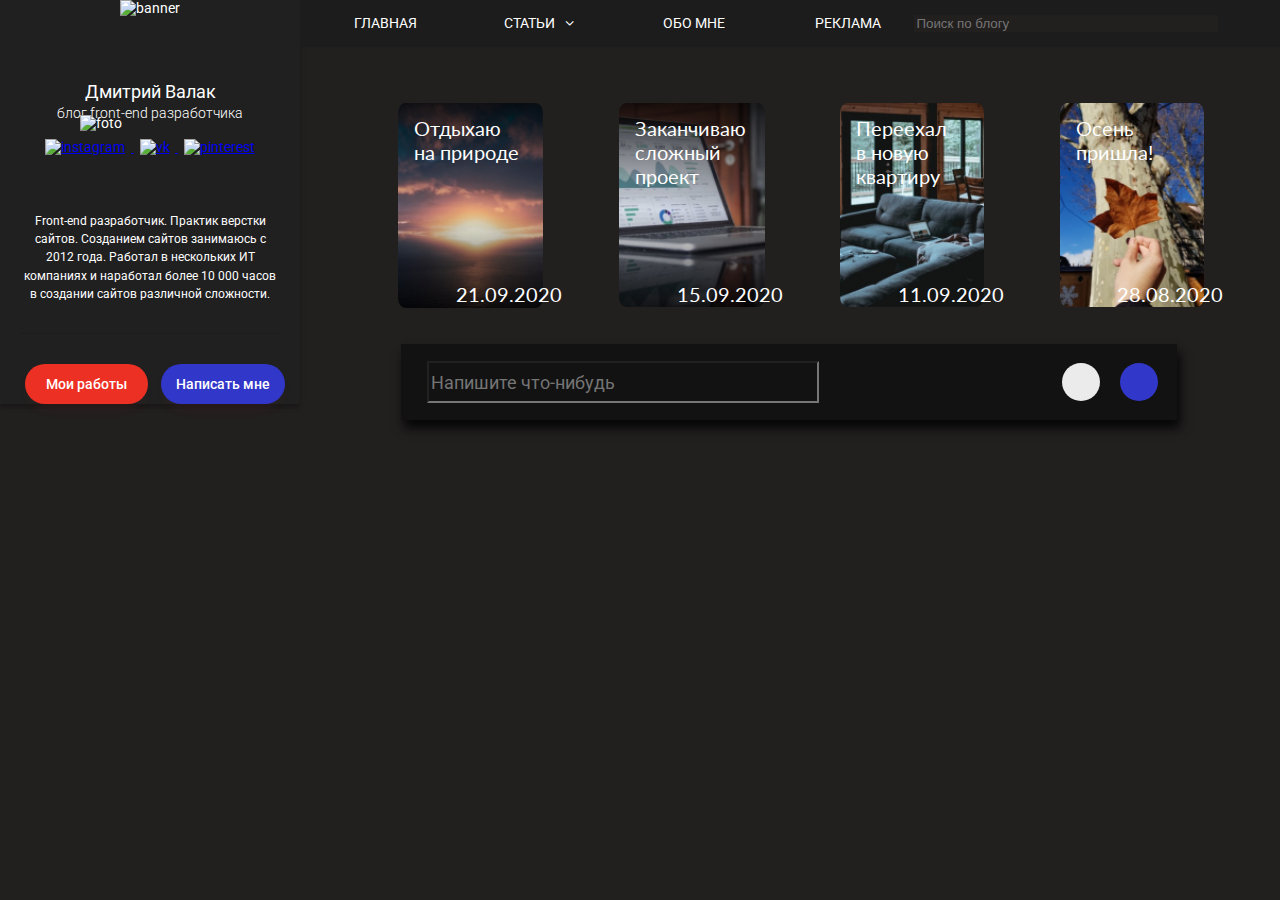
==== index.html @ 9c71b063 "feat: add stories" ====
<!DOCTYPE html>
<html lang="en">
  <head>
    <meta charset="UTF-8" />
    <meta http-equiv="X-UA-Compatible" content="IE=edge" />
    <meta name="viewport" content="width=device-width, initial-scale=1.0" />
    <link rel="stylesheet" href="./styles/normalize.css" />
    <link rel="preconnect" href="https://fonts.googleapis.com" />
    <link rel="preconnect" href="https://fonts.gstatic.com" crossorigin />
    <link
      href="https://fonts.googleapis.com/css2?family=Roboto:wght@300;400;500&display=swap"
      rel="stylesheet"
    />
    <link
      href="https://fonts.googleapis.com/css2?family=Lato&display=swap"
      rel="stylesheet"
    />
    <link
      rel="stylesheet"
      href="https://maxcdn.bootstrapcdn.com/font-awesome/4.5.0/css/font-awesome.min.css"
    />
    <link rel="stylesheet" href="./styles/style.css" />
    <title>Блог Дмитрия Валака></title>
  </head>
  <body>
    <div class="container">
      <!--Sidebar Daria 03/05/23-->
      <aside class="welcome">
        <div class="welcome__about-blogger">
          <div class="welcome__banner">
            <img src="assets/img/welcome-banner.png" alt="banner" />
          </div>
          <div class="welcome__foto">
            <img src="assets/img/welcome-foto.png" alt="foto" />
          </div>
          <div class="welcome__blogger">
            <p>Дмитрий Валак</p>
            <span> блог front-end разработчика </span>
            <div class="welcome__social-icons">
              <a href="/">
                <img src="assets/icon/main_instagram-svg.svg" alt="instagram" />
              </a>
              <a href="/">
                <img src="assets/icon/main-vk-svg.svg" alt="vk" />
              </a>
              <a href="/">
                <img src="assets/icon/main_pinterest.svg" alt="pinterest" />
              </a>
            </div>
            <div class="welcome__text">
              Front-end разработчик. Практик верстки сайтов. Созданием сайтов
              занимаюсь с 2012 года. Работал в нескольких ИТ компаниях и
              наработал более 10 000 часов в создании сайтов различной
              сложности.
            </div>
            <div class="line"></div>
            <div class="welcome__button">
              <button>Мои работы</button>
              <button>Написать мне</button>
            </div>
          </div>
        </div>
      </aside>
      <div class="main-content">
        <header class="header">
          <nav>
            <ul class="topmenu">
              <li><a href="/">Главная</a></li>
              <li>
                <a href="/" class="submenu-link">Статьи</a>
                <ul class="submenu">
                  <li><a href="/">Создание сайтов</a></li>
                  <li><a href="/">Интернет-маркетинг</a></li>
                  <li><a href="/">Продвижение видео</a></li>
                </ul>
              </li>
              <li><a href="/">Обо мне</a></li>
              <li><a href="/">Реклама</a></li>
              <li><a href="/">Профиль</a></li>
              <li>
                <input
                  type="text"
                  class="form-search"
                  name="search"
                  value
                  placeholder="Поиск по блогу"
                  autocomplete="off"
                />
              </li>
            </ul>
          </nav>
        </header>
        <main class="main">
          <section class="content-container">
            <!--Stories Ekaterina 04/05/23-->
            <section class="stories">
              <div class="stories__item">
                <div class="img-container">
                  <img src="./assets/images/story-1.jpg" alt="Закат" />
                </div>
                <span class="stories__text">Отдыхаю на природе</span>
                <span class="stories__text">21.09.2020</span>
              </div>
              <div class="stories__item">
                <div class="img-container">
                  <img src="./assets/images/story-2.jpg" alt="Закат" />
                </div>
                <span class="stories__text">Заканчиваю сложный проект</span>
                <span class="stories__text">15.09.2020</span>
              </div>
              <div class="stories__item">
                <div class="img-container">
                  <img src="./assets/images/story-3.jpg" alt="Закат" />
                </div>
                <span class="stories__text">Переехал в новую квартиру</span>
                <span class="stories__text">11.09.2020</span>
              </div>
              <div class="stories__item">
                <div class="img-container">
                  <img src="./assets/images/story-4.jpg" alt="Закат" />
                </div>
                <span class="stories__text">Осень пришла!</span>
                <span class="stories__text">28.08.2020</span>
              </div>
            </section>
            <!--Message Form Ekaterina 03/05/23-->
            <form class="message-form">
              <input
                type="text"
                class="message-form__input"
                placeholder="Напишите что-нибудь"
              />
              <div class="message-form__buttons">
                <button type="button" class="message-form__photo-button">
                  <object
                    data="./assets/images/photo-button.svg"
                    type="image/svg+xml"
                  ></object>
                </button>
                <button
                  type="submit"
                  class="message-form__send-button"
                  value=" "
                >
                  <object
                    data="./assets/images/send-button.svg"
                    type="image/svg+xml"
                  ></object>
                </button>
              </div>
            </form>
          </section>
        </main>
      </div>
    </div>
  </body>
</html>
---- styles/style.css ----
body {
    margin: 0;
    background: #221f1f;
}

.container {
    display: flex;
}

.welcome__about-blogger {
    box-shadow: 0px 4px 4px rgba(0, 0, 0, 0.25);
    max-width: 300px;
    width: 100%;
    font-family: 'Roboto', sans-serif;
    font-size: 14px;
    font-weight: 400;
    color: white;
    background-color: #202020;
    text-align: center;
}

.welcome__foto {
    position: absolute;
    left: 80px;
    top: 115px;
}

.welcome__blogger {
    margin-top: 4rem;
}

.welcome__blogger p {
    font-size: 1.1rem;
    line-height: 1.5rem;
    margin: 0;
    padding: 0;
}

.welcome__blogger span {
    font-weight: 300;
    line-height: 1.17rem;
    margin: 0;
    padding: 0;
}

.welcome__social-icons {
    margin: 1rem auto 3.6rem;
}

.welcome__social-icons img {
    margin: 0 0.35rem;
}

.welcome__social-icons img:hover {
    opacity: 0.8;
    transition: 0.5s all;
}

.welcome__text {
    padding: 0 1.428rem;
    text-align: center;
    font-size: 0.75rem;
    line-height: 1.13rem;
}

.line {
    max-width: 260px;
    width: 100%;
    height: 1px;
    background-color: #1C1C1C;
    margin: 30px auto;
    text-align: center;
}

.welcome__button {
    display: flex;
    justify-content: space-between;
    margin: 30px 15px 30px 25px;

}

.welcome__button button:first-child {
    background-color: #ED3024;
    color: white;
    box-shadow: 0px 7px 17px -10px rgba(242, 63, 63, 0.2);
    border-radius: 25px;
    padding: 12px 21px;
    border: none;
    font-family: 'Roboto', sans-serif;
    font-size: 0.85rem;
    font-weight: 500;
    line-height: 1rem;
    cursor: pointer;
}

.welcome__button button:last-child {
    background-color: #3137C9;
    color: white;
    box-shadow: 0px 7px 17px -10px rgba(242, 63, 63, 0.2);
    border-radius: 25px;
    padding: 12px 15px;
    border: none;
    font-family: 'Roboto', sans-serif;
    font-size: 0.85rem;
    font-weight: 500;
    line-height: 1rem;
    cursor: pointer;
}

.welcome__button button:hover, .message-form__send-button:hover {
    opacity: 0.8;
    transition: 0.5s all;
}

.main-content {
    max-width: calc(100vw - 300px);
}

header {
    background: #1c1c1c;
    text-align: center;
}

header a {
    text-decoration: none;
    outline: none;
    display: block;
    transition: .3s ease-in-out;
}
nav {
    display: table;
    margin: 0 auto;
}
nav ul {
    list-style: none;
    margin: 0;
    padding: 0;
}
.topmenu:after {
    content: "";
    display: table;
    clear: both;
}
.topmenu > li {
    width: 16%;
    float: left;
    position: relative;
    font-family: 'Roboto', sans-serif;
}
.topmenu > li > a {
    text-transform: uppercase;
    font-size: 14px;
    font-weight: 400;
    color: white;
    padding: 15px 30px;
}
.form-search {
    background-color: #221f1f;
    width: 300px;
    float: inline-end;
    margin: 15px;
    border: none;
}
.topmenu li a:hover {
    color: #3936e9; 
}

.submenu-link:after {
    content: "\f107";
    font-family: "FontAwesome";
    color: white;
    margin-left: 10px;
}
.submenu {
    background: #3936e9;
    position: absolute;
    left: 0;
    top: 100%;
    z-index: 5;
    width: 180px;
    opacity: 0;
    transform: scaleY(0);
    transform-origin: 0 0;
    transition: .5s ease-in-out;
}
.submenu a {
    color: white;
    text-align: left;
    padding: 12px 15px;
    font-size: 14px;
    border-bottom: 1px solid rgba(255,255,255,.1);
}
.submenu li:last-child a { 
    border-bottom: none; 
}

.topmenu > li:hover .submenu {
    opacity: 1;
    transform: scaleY(1);
}

.content-container {
    display: flex;
    justify-content: center;
    margin-top: 3.5rem;
    margin-left: 3rem;
    width: 90%;
    flex-wrap: wrap;
}

.stories {
    display: flex;
}

.stories__item {
    position: relative;
    margin: 0 50px 0 50px;
}

.img-container {
    width: 120%;
}

.stories__item img {
    border-radius: 5%;
    width: 100%;
}

.stories__text {
    position: absolute;
    color: white;
    font-family: 'Lato', sans-serif;
    font-weight: 400;
    font-size: 2.2vh;
}

.stories__item .stories__text:nth-child(2) {
    top: 0.8rem;
    left: 1rem;
}

.stories__item .stories__text:last-child {
    top: 14vw;
    left: 4.5vw;
}

.message-form {
    display: flex;
    align-items: center;
    justify-content: space-between;
    height: 8.5vh;
    width: 88%;
    background-color: #121212;
    box-shadow: 3px 8px 10px rgb(6, 6, 6);
    margin-top: 2rem;
}

.message-form__input {
    background-color: #121212;
    height: 4vh;
    width: 30vw;
    font-family: 'Roboto', sans-serif;
    font-weight: 400;
    font-size: 2vh;
    color: #D2D2D2;
    margin-left: 2vw;
}

.message-form__input:focus {
    outline: none;
}

.message-form__buttons {
    display: flex;
    justify-content: space-between;
    width: 7.5vw;
    margin-right: 1.5vw;
}

.message-form__photo-button, .message-form__send-button {
    border-radius: 50%;
    width: 3vw;
    height: 3vw;
    padding: 0;
    border: none;
}

.message-form__photo-button {
    background-color: #EBEBEB;
}

.message-form__send-button {
    background-color: #3137C9;
}
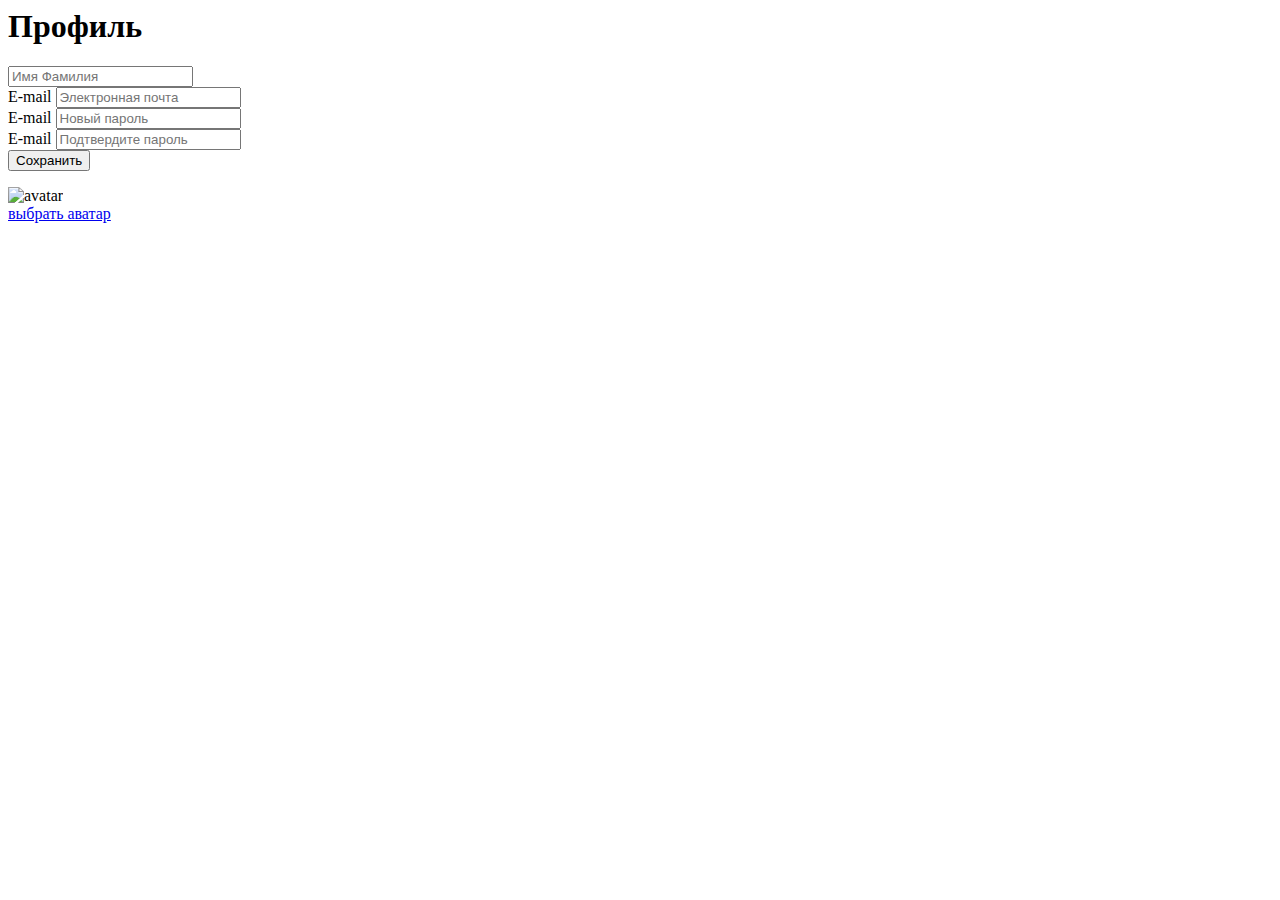
==== commit 96d9d386: "Форма профиля" ====
--- a/index.html
+++ b/index.html
@@ -1,157 +1,30 @@
-<!DOCTYPE html>
-<html lang="en">
-  <head>
-    <meta charset="UTF-8" />
-    <meta http-equiv="X-UA-Compatible" content="IE=edge" />
-    <meta name="viewport" content="width=device-width, initial-scale=1.0" />
-    <link rel="stylesheet" href="./styles/normalize.css" />
-    <link rel="preconnect" href="https://fonts.googleapis.com" />
-    <link rel="preconnect" href="https://fonts.gstatic.com" crossorigin />
-    <link
-      href="https://fonts.googleapis.com/css2?family=Roboto:wght@300;400;500&display=swap"
-      rel="stylesheet"
-    />
-    <link
-      href="https://fonts.googleapis.com/css2?family=Lato&display=swap"
-      rel="stylesheet"
-    />
-    <link
-      rel="stylesheet"
-      href="https://maxcdn.bootstrapcdn.com/font-awesome/4.5.0/css/font-awesome.min.css"
-    />
-    <link rel="stylesheet" href="./styles/style.css" />
-    <title>Блог Дмитрия Валака></title>
-  </head>
-  <body>
-    <div class="container">
-      <!--Sidebar Daria 03/05/23-->
-      <aside class="welcome">
-        <div class="welcome__about-blogger">
-          <div class="welcome__banner">
-            <img src="assets/img/welcome-banner.png" alt="banner" />
-          </div>
-          <div class="welcome__foto">
-            <img src="assets/img/welcome-foto.png" alt="foto" />
-          </div>
-          <div class="welcome__blogger">
-            <p>Дмитрий Валак</p>
-            <span> блог front-end разработчика </span>
-            <div class="welcome__social-icons">
-              <a href="/">
-                <img src="assets/icon/main_instagram-svg.svg" alt="instagram" />
-              </a>
-              <a href="/">
-                <img src="assets/icon/main-vk-svg.svg" alt="vk" />
-              </a>
-              <a href="/">
-                <img src="assets/icon/main_pinterest.svg" alt="pinterest" />
-              </a>
-            </div>
-            <div class="welcome__text">
-              Front-end разработчик. Практик верстки сайтов. Созданием сайтов
-              занимаюсь с 2012 года. Работал в нескольких ИТ компаниях и
-              наработал более 10 000 часов в создании сайтов различной
-              сложности.
-            </div>
-            <div class="line"></div>
-            <div class="welcome__button">
-              <button>Мои работы</button>
-              <button>Написать мне</button>
-            </div>
-          </div>
+<body>
+    <div class="form-wrap">
+        <h1>Профиль</h1>
+    </div>
+    <form method="post" action="form.php">
+        <div>
+            <label for="name"></label>
+            <input type="text" name="name" required value placeholder="Имя Фамилия">
         </div>
-      </aside>
-      <div class="main-content">
-        <header class="header">
-          <nav>
-            <ul class="topmenu">
-              <li><a href="/">Главная</a></li>
-              <li>
-                <a href="/" class="submenu-link">Статьи</a>
-                <ul class="submenu">
-                  <li><a href="/">Создание сайтов</a></li>
-                  <li><a href="/">Интернет-маркетинг</a></li>
-                  <li><a href="/">Продвижение видео</a></li>
-                </ul>
-              </li>
-              <li><a href="/">Обо мне</a></li>
-              <li><a href="/">Реклама</a></li>
-              <li><a href="/">Профиль</a></li>
-              <li>
-                <input
-                  type="text"
-                  class="form-search"
-                  name="search"
-                  value
-                  placeholder="Поиск по блогу"
-                  autocomplete="off"
-                />
-              </li>
-            </ul>
-          </nav>
-        </header>
-        <main class="main">
-          <section class="content-container">
-            <!--Stories Ekaterina 04/05/23-->
-            <section class="stories">
-              <div class="stories__item">
-                <div class="img-container">
-                  <img src="./assets/images/story-1.jpg" alt="Закат" />
-                </div>
-                <span class="stories__text">Отдыхаю на природе</span>
-                <span class="stories__text">21.09.2020</span>
-              </div>
-              <div class="stories__item">
-                <div class="img-container">
-                  <img src="./assets/images/story-2.jpg" alt="Закат" />
-                </div>
-                <span class="stories__text">Заканчиваю сложный проект</span>
-                <span class="stories__text">15.09.2020</span>
-              </div>
-              <div class="stories__item">
-                <div class="img-container">
-                  <img src="./assets/images/story-3.jpg" alt="Закат" />
-                </div>
-                <span class="stories__text">Переехал в новую квартиру</span>
-                <span class="stories__text">11.09.2020</span>
-              </div>
-              <div class="stories__item">
-                <div class="img-container">
-                  <img src="./assets/images/story-4.jpg" alt="Закат" />
-                </div>
-                <span class="stories__text">Осень пришла!</span>
-                <span class="stories__text">28.08.2020</span>
-              </div>
-            </section>
-            <!--Message Form Ekaterina 03/05/23-->
-            <form class="message-form">
-              <input
-                type="text"
-                class="message-form__input"
-                placeholder="Напишите что-нибудь"
-              />
-              <div class="message-form__buttons">
-                <button type="button" class="message-form__photo-button">
-                  <object
-                    data="./assets/images/photo-button.svg"
-                    type="image/svg+xml"
-                  ></object>
-                </button>
-                <button
-                  type="submit"
-                  class="message-form__send-button"
-                  value=" "
-                >
-                  <object
-                    data="./assets/images/send-button.svg"
-                    type="image/svg+xml"
-                  ></object>
-                </button>
-              </div>
-            </form>
-          </section>
-        </main>
-      </div>
+        <div>
+            <label for="email">E-mail</label>
+            <input type="email" name="email" required value placeholder="Электронная почта">
+        </div>
+        <div>
+            <label for="password">E-mail</label>
+            <input type="password" name="password" required value placeholder="Новый пароль">
+        </div>
+        <div>
+            <label for="confirm-password">E-mail</label>
+            <input type="confirm-password" name="confirm-password" required value placeholder="Подтвердите пароль">
+        </div>
+        <button type="submit">Сохранить</button>
+
+    </form>
+    <div class="avatar">
+        <img src="/IG/week10/avatar.png" alt="avatar">
     </div>
-  </body>
-</html>
+    <a class="choose" href="/avatar">выбрать аватар</a>
+
+</body>
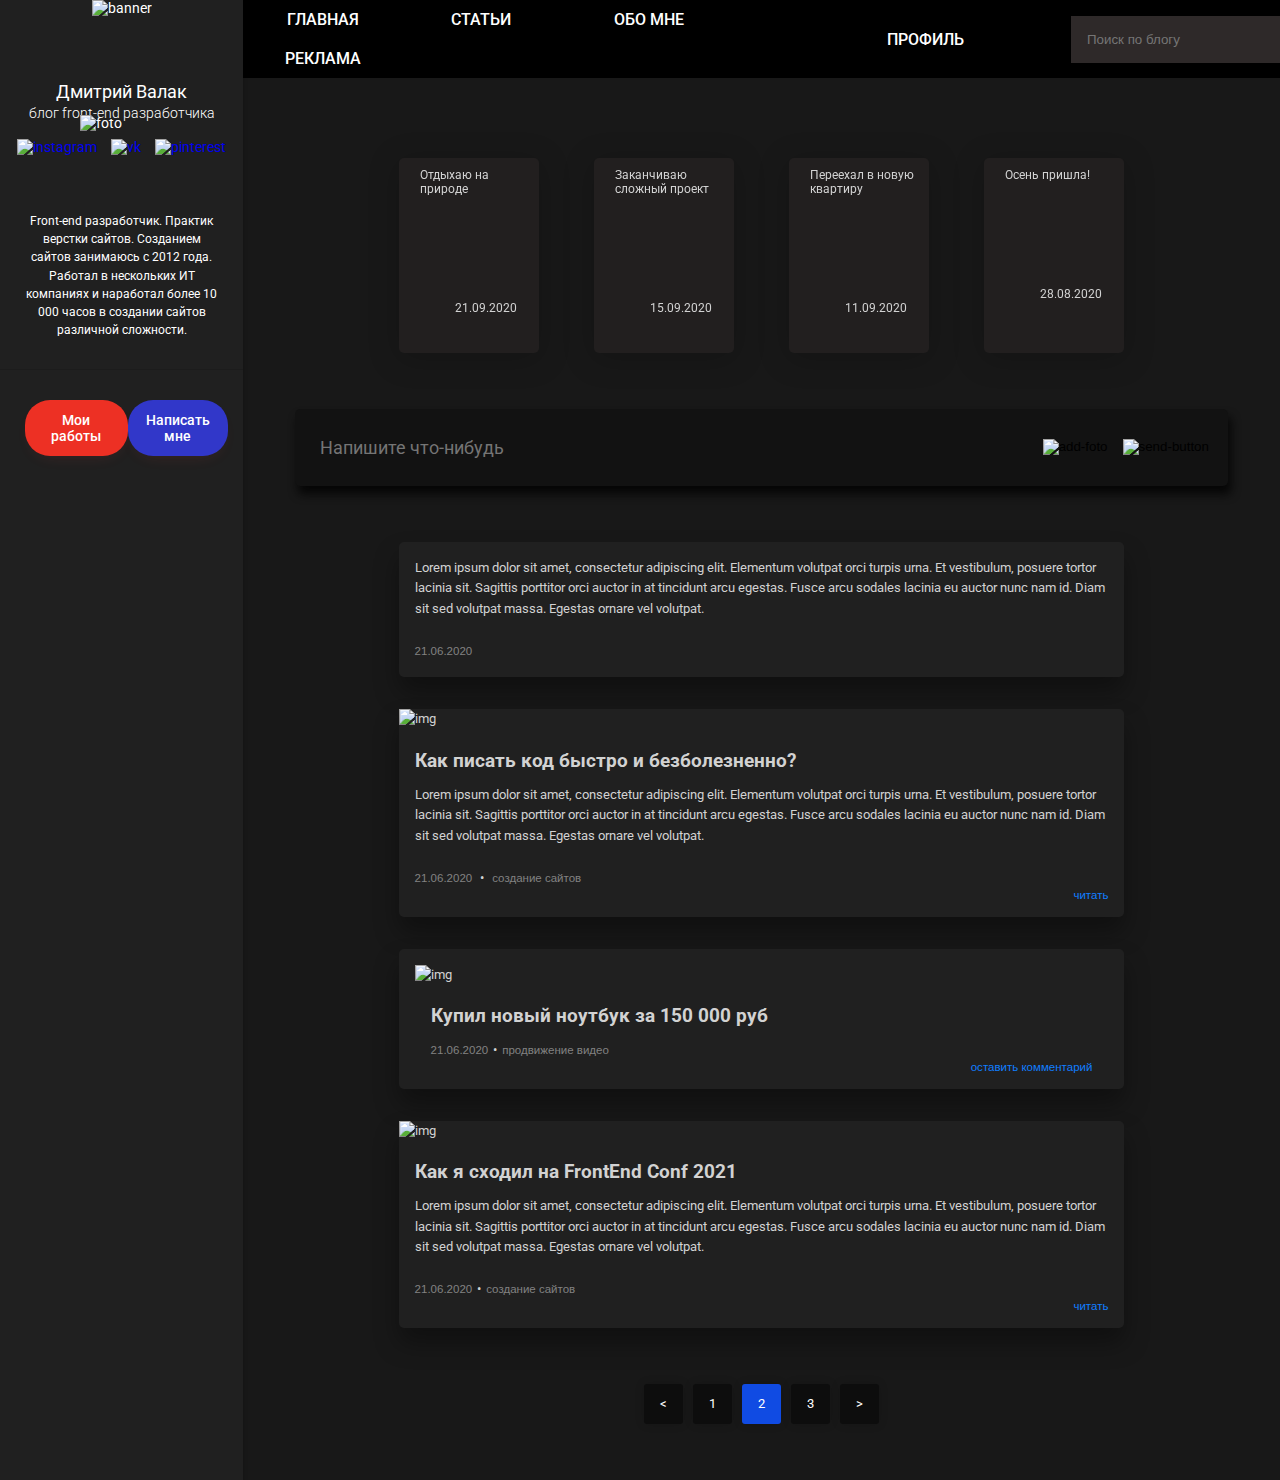
==== commit 6f21a8eb: "Merge pull request #16 from Yakiyanka1/dev" ====
--- a/index.html
+++ b/index.html
@@ -1,30 +1,251 @@
+<!DOCTYPE html>
+<html lang="en">
+
+<head>
+    <meta charset="UTF-8" />
+    <meta http-equiv="X-UA-Compatible" content="IE=edge" />
+    <meta name="viewport" content="width=device-width, initial-scale=1.0" />
+    <link rel="stylesheet" href="./styles/normalize.css" />
+    <link rel="preconnect" href="https://fonts.googleapis.com" />
+    <link rel="preconnect" href="https://fonts.gstatic.com" crossorigin />
+    <link href="https://fonts.googleapis.com/css2?family=Roboto:wght@300;400;500&display=swap" rel="stylesheet" />
+    <link rel="stylesheet" href="/styles/font-awesome-4.7.0/css/font-awesome.min.css" />
+    <link rel="stylesheet" href="./styles/style.css" />
+    <title>Блог Дмитрия Валака></title>
+</head>
+
 <body>
-    <div class="form-wrap">
-        <h1>Профиль</h1>
+    <div class="container">
+        <!--Sidebar Daria 03/05/22-->
+        <aside class="welcome">
+            <div class="welcome__about-blogger">
+                <div class="welcome__banner">
+                    <img src="assets/img/welcome-banner.png" alt="banner" />
+                </div>
+                <div class="welcome__foto">
+                    <img src="assets/img/welcome-foto.png" alt="foto" />
+                </div>
+                <div class="welcome__blogger">
+                    <p>Дмитрий Валак</p>
+                    <span> блог front-end разработчика </span>
+                    <div class="welcome__social-icons">
+                        <a href="/">
+                            <img src="assets/icon/main_instagram-svg.svg" alt="instagram" />
+                        </a>
+                        <a href="/">
+                            <img src="assets/icon/main-vk-svg.svg" alt="vk" />
+                        </a>
+                        <a href="/">
+                            <img src="assets/icon/main_pinterest.svg" alt="pinterest" />
+                        </a>
+                    </div>
+                    <div class="welcome__text">
+                        Front-end разработчик. Практик верстки сайтов. Созданием сайтов
+                        занимаюсь с 2012 года. Работал в нескольких ИТ компаниях и
+                        наработал более 10 000 часов в создании сайтов различной
+                        сложности.
+                    </div>
+                    <div class="line"></div>
+                    <div class="welcome__button">
+                        <button>Мои работы</button>
+                        <button>Написать мне</button>
+                    </div>
+                </div>
+            </div>
+        </aside>
+        <div class="main-content">
+            <header class="header">
+                <div class="menu">
+                    <div class="left">
+                        <nav class="one">
+                            <ul class="topmenu">
+                                <li><a href="#">ГЛАВНАЯ</a></li>
+                                <li>
+                                    <a href="#">СТАТЬИ<i class="fa fa-angle-down"></i></a>
+                                    <ul class="submenu">
+                                        <li><a href="">Создание сайтов</a></li>
+                                        <li><a href="">Интернет маркетинг</a></li>
+                                        <li><a href="">Продвижение видео</a></li>
+                                    </ul>
+                                </li>
+                                <li><a href="#">ОБО МНЕ</a></li>
+                                <li><a href="#">РЕКЛАМА</a></li>
+                            </ul>
+                        </nav>
+                    </div>
+                    <div class="right">
+                        <div class="profile"><a href="/mainprofile.html">ПРОФИЛЬ</a></div>
+                        <div class=" searh">
+                            <input type="text" class="searh-form" value placeholder="Поиск по блогу" />
+                        </div>
+                    </div>
+                </div>
+                <nav class="mobile-nav">
+                    <div class="nav-container">
+                        <input class="checkbox" type="checkbox" />
+                        <div class="hamburger-lines">
+                            <span class="hamburger_line line1"></span>
+                            <span class="hamburger_line line2"></span>
+                            <span class="hamburger_line line3"></span>
+                        </div>
+                        <input type="text" class="form-search" name="search" value placeholder="Поиск по блогу"
+                            autocomplete="off" />
+                        <div class="menu-items">
+                            <div class="menu-items__banner">
+                                <img src="assets/images/mobile-banner.png" alt="banner" />
+                            </div>
+                            <div class="menu-items__photo">
+                                <img src="assets/images/mobile-avatar.png" alt="foto" />
+                            </div>
+                            <div class="menu-items__text">
+                                <p>Дмитрий Валак</p>
+                                <span> блог front-end разработчика </span>
+                            </div>
+                            <div class="menu-items__line"></div>
+                            <ul class="menu-items__list">
+                                <li>
+                                    <a href="#">Статьи</a>
+                                    <ul>
+                                        <li><a href="/">Создание сайтов</a></li>
+                                        <li><a href="/">Интернет-маркетинг</a></li>
+                                        <li><a href="/">Продвижение видео</a></li>
+                                    </ul>
+                                </li>
+                                <li><a href="#">Обо мне</a></li>
+                                <li><a href="#">Реклама</a></li>
+                                <li><a href="/mainprofile.html">Профиль</a></li>
+                            </ul>
+                            <div class="welcome__button">
+                                <button>Мои работы</button>
+                                <button>Написать мне</button>
+                            </div>
+                        </div>
+                    </div>
+                </nav>
+            </header>
+            <main class="main">
+                <section class="stories">
+                    <div class="stories-block">
+                        <div class="stories-block__widget">
+                            <p>Отдыхаю на природе</p>
+                            <p>21.09.2020</p>
+                        </div>
+                        <div class="stories-block__widget">
+                            <p>Заканчиваю сложный проект</p>
+                            <p>15.09.2020</p>
+                        </div>
+                        <div class="stories-block__widget">
+                            <p>Переехал в новую квартиру</p>
+                            <p>11.09.2020</p>
+                        </div>
+                        <div class="stories-block__widget">
+                            <p>Осень пришла!</p>
+                            <p>28.08.2020</p>
+                        </div>
+                    </div>
+                </section>
+                <section class="content-container">
+                    <!--Message Form Ekaterina 03/05/22-->
+                    <form class="message-form" method="post">
+                        <input type="text" class="message-form__input" placeholder="Напишите что-нибудь" />
+                        <div class="message-form__buttons">
+                            <button type="button" class="message-form__photo-button">
+                                <img src="./assets/images/photo-button.svg" alt="add-foto" />
+                            </button>
+                            <button type="submit" class="message-form__send-button" value=" ">
+                                <img src="./assets/images/send-button.svg" alt="send-button" />
+                            </button>
+                        </div>
+                    </form>
+                </section>
+                <section class="main-text">
+                    <div class="main-text__articles">
+                        <div class="articles__elim-1">
+                            <div class="main-text__text">
+                                <p>
+                                    Lorem ipsum dolor sit amet, consectetur adipiscing elit.
+                                    Elementum volutpat orci turpis urna. Et vestibulum, posuere
+                                    tortor lacinia sit. Sagittis porttitor orci auctor in at
+                                    tincidunt arcu egestas. Fusce arcu sodales lacinia eu auctor
+                                    nunc nam id. Diam sit sed volutpat massa. Egestas ornare vel
+                                    volutpat.
+                                </p>
+                                <time datetime="2020-06-21">21.06.2020</time>
+                            </div>
+                        </div>
+
+                        <div class="articles__elim-2">
+                            <img src="./assets/img/img-elim-2.jpg" alt="img" />
+                            <div class="main-text__text">
+                                <h2>Как писать код быстро и безболезненно?</h2>
+                                <p>
+                                    Lorem ipsum dolor sit amet, consectetur adipiscing elit.
+                                    Elementum volutpat orci turpis urna. Et vestibulum,
+                                    posuere tortor lacinia sit. Sagittis porttitor orci auctor
+                                    in at tincidunt arcu egestas. Fusce arcu sodales lacinia
+                                    eu auctor nunc nam id. Diam sit sed volutpat massa.
+                                    Egestas ornare vel volutpat.
+                                </p>
+                                <time datetime="2020-06-21">21.06.2020</time>
+                                <span>&bull;</span>
+                                <a class="comments" href="/">создание сайтов</a>
+                                <a class="read" href="/page.html">читать</a>
+                            </div>
+                        </div>
+                        <div class="articles__elim-3">
+                            <img src="./assets/img/img-elim-3.jpg" alt="img" />
+                            <div class="main-text__text">
+                                <h2>Купил новый ноутбук за 150 000 руб</h2>
+                                <time datetime="2020-06-21">21.06.2020</time><span>&bull;</span><a class="comments"
+                                    href="/">продвижение видео</a>
+                                <a class="read" href="/">оставить комментарий</a>
+                            </div>
+                        </div>
+                        <div class="articles__elim-4">
+                            <img src="./assets/img/img-elim-4.jpg" alt="img" />
+                            <div class="main-text__text">
+                                <h2>Как я сходил на FrontEnd Conf 2021</h2>
+                                <p>
+                                    Lorem ipsum dolor sit amet, consectetur adipiscing elit.
+                                    Elementum volutpat orci turpis urna. Et vestibulum, posuere
+                                    tortor lacinia sit. Sagittis porttitor orci auctor in at
+                                    tincidunt arcu egestas. Fusce arcu sodales lacinia eu auctor
+                                    nunc nam id. Diam sit sed volutpat massa. Egestas ornare vel
+                                    volutpat.
+                                </p>
+                                <time datetime="2020-06-21">21.06.2020</time><span>&bull;</span><a class="comments"
+                                    href="/">создание сайтов</a>
+                                <a class="read" href="/">читать</a>
+                            </div>
+                        </div>
+                    </div>
+                </section>
+
+                <!-- pagination -->
+                <nav class="pagination-nav">
+                    <ul class="pagination">
+                        <li class="pagination__item">
+                            <a href="#" class="pagination__link"> &lt; </a>
+                        </li>
+                        <li class="pagination__item">
+                            <a href="#" class="pagination__link"> 1 </a>
+                        </li>
+                        <li class="pagination__item pagination__item_active">
+                            <a href="#" class="pagination__link"> 2 </a>
+                        </li>
+                        <li class="pagination__item">
+                            <a href="#" class="pagination__link"> 3 </a>
+                        </li>
+                        <li class="pagination__item">
+                            <a href="#" class="pagination__link"> &gt; </a>
+                        </li>
+                    </ul>
+                </nav>
+                <!-- pagination -->
+            </main>
+        </div>
     </div>
-    <form method="post" action="form.php">
-        <div>
-            <label for="name"></label>
-            <input type="text" name="name" required value placeholder="Имя Фамилия">
-        </div>
-        <div>
-            <label for="email">E-mail</label>
-            <input type="email" name="email" required value placeholder="Электронная почта">
-        </div>
-        <div>
-            <label for="password">E-mail</label>
-            <input type="password" name="password" required value placeholder="Новый пароль">
-        </div>
-        <div>
-            <label for="confirm-password">E-mail</label>
-            <input type="confirm-password" name="confirm-password" required value placeholder="Подтвердите пароль">
-        </div>
-        <button type="submit">Сохранить</button>
-
-    </form>
-    <div class="avatar">
-        <img src="/IG/week10/avatar.png" alt="avatar">
     </div>
-    <a class="choose" href="/avatar">выбрать аватар</a>
-
 </body>
+
+</html>--- a/styles/style.css
+++ b/styles/style.css
@@ -0,0 +1,737 @@
+a {
+    text-decoration: none;
+}
+
+header {
+    background-color: black;
+    max-width: 2550px;
+}
+
+body {
+    font-family: 'Roboto', sans-serif;
+    font-size: 14px;
+    font-weight: 400;
+    margin: 0;
+    background: #181818;
+}
+
+.welcome__about-blogger {
+    box-shadow: 0px 4px 4px rgba(0, 0, 0, 0.25);
+    max-width: 300px;
+    width: 100%;
+    height: 100%;
+    font-family: 'Roboto', sans-serif;
+    font-size: 14px;
+    font-weight: 400;
+    color: white;
+    background-color: #202020;
+    text-align: center;
+}
+
+.welcome__foto {
+    position: absolute;
+    left: 80px;
+    top: 115px;
+}
+
+.welcome__blogger {
+    margin-top: 4rem;
+}
+
+.welcome__blogger p {
+    font-size: 1.1rem;
+    line-height: 1.5rem;
+    margin: 0;
+    padding: 0;
+}
+
+.welcome__blogger span {
+    font-weight: 300;
+    line-height: 1.17rem;
+    margin: 0;
+    padding: 0;
+}
+
+.welcome__social-icons {
+    margin: 1rem auto 3.6rem;
+}
+
+.welcome__social-icons a {
+    display: inline-block;
+    text-decoration: none;
+}
+
+.welcome__social-icons img {
+    margin: 0 0.35rem;
+}
+
+.welcome__social-icons img:hover {
+    opacity: 0.8;
+    transition: 0.5s all;
+}
+
+.welcome__text {
+    padding: 0 1.428rem;
+    text-align: center;
+    font-size: 0.75rem;
+    line-height: 1.13rem;
+}
+
+.line {
+    max-width: 260px;
+    width: 100%;
+    height: 1px;
+    background-color: #1C1C1C;
+    margin: 30px auto;
+    text-align: center;
+}
+
+.welcome__button {
+    display: flex;
+    justify-content: space-between;
+    margin: 30px 15px 30px 25px;
+
+}
+
+.welcome__button button:first-child {
+    background-color: #ED3024;
+    color: white;
+    box-shadow: 0px 7px 17px -10px rgba(242, 63, 63, 0.2);
+    border-radius: 25px;
+    padding: 12px 21px;
+    border: none;
+    font-family: 'Roboto', sans-serif;
+    font-size: 0.85rem;
+    font-weight: 500;
+    line-height: 1rem;
+    cursor: pointer;
+}
+
+.welcome__button button:last-child {
+    background-color: #3137C9;
+    color: white;
+    box-shadow: 0px 7px 17px -10px rgba(242, 63, 63, 0.2);
+    border-radius: 25px;
+    padding: 12px 15px;
+    border: none;
+    font-family: 'Roboto', sans-serif;
+    font-size: 0.85rem;
+    font-weight: 500;
+    line-height: 1rem;
+    cursor: pointer;
+}
+
+.welcome__button button:hover,
+.message-form__photo-button:hover,
+.message-form__send-button:hover {
+    opacity: 0.8;
+    transition: 0.5s all;
+}
+
+.container {
+    display: flex;
+}
+
+.main-content {
+    max-width: 2550px;
+    width: 100%;
+    margin: auto;
+}
+
+* {
+    box-sizing: border-box;
+    margin: 0;
+    padding: 0;
+}
+
+.menu {
+    display: flex;
+    justify-content: space-between;
+    color: white;
+    max-width: 2550px;
+    width: 100%;
+}
+
+.left {
+    width: 100%;
+    margin: auto;
+}
+
+ul {
+    list-style: none;
+    margin: 0;
+    padding: 0;
+}
+
+.topmenu {
+    margin: auto;
+}
+
+.topmenu>li {
+    display: inline-block;
+    text-align: center;
+    max-width: 10rem;
+    width: 100%;
+    margin: auto;
+    position: relative;
+}
+
+.topmenu>li:last-child {
+    margin-right: 0;
+}
+
+.menu a {
+    display: block;
+    font-family: 'Roboto', sans-serif;
+    font-size: 1rem;
+    font-weight: 500;
+    padding: 10px 15px;
+    outline: none;
+    transition: .5s linear;
+    color: white;
+}
+
+a:hover {
+    opacity: 0.7;
+}
+
+.fa {
+    font-family: "FontAwesome";
+    color: inherit;
+    padding-left: 10px;
+}
+
+.submenu {
+    position: absolute;
+    top: 100%;
+    left: 0;
+    width: 100%;
+    z-index: 10;
+    text-align: center;
+    transition: 0.5s ease-in-out;
+}
+
+.one ul {
+    background: black;
+}
+
+.one ul a {
+    color: white;
+}
+
+.one .submenu {
+    display: none;
+    background: rgb(32, 32, 153);
+}
+
+.one ul li:hover .submenu {
+    display: block;
+}
+
+.one {
+    margin: auto;
+    height: 100%;
+}
+
+.right {
+    display: flex;
+    align-items: center;
+    justify-items: center;
+    max-width: 500px;
+    width: 100%;
+    justify-content: space-around;
+}
+
+.search {
+    margin: 0;
+}
+
+.search-form {
+    border: none;
+    box-sizing: border-box;
+    font-size: 1rem;
+    background-color: black;
+    outline: none;
+}
+
+.right p {
+    margin: 0;
+}
+
+.right input {
+    background-color: rgb(46, 41, 41);
+    text-decoration: none;
+    outline: none;
+    outline-offset: 0;
+    border: none;
+    margin: 0;
+    height: 100%;
+    padding: 1rem;
+    color: white;
+}
+
+.profile {
+    padding: 18px 35px;
+    margin: auto;
+}
+
+.menu a {
+    text-decoration: none;
+    height: 100%;
+}
+
+.form-search {
+    background-color: #202020;
+    max-width: 300px;
+    width: 100%;
+    float: inline-end;
+    border: none;
+    padding: 10% 0 7% 5%;
+}
+
+.stories-block {
+    display: flex;
+    justify-content: space-between;
+    justify-items: center;
+    align-items: center;
+    gap: 1rem;
+    width: 70%;
+    background-color: #181818;
+    margin: 5rem auto 0;
+    font-family: 'Roboto', sans-serif;
+    font-size: 12px;
+}
+
+.stories-block__widget {
+    background-color: #221f1f;
+    color: #D2D2D2;
+    max-width: 140px;
+    width: 100%;
+    height: 195px;
+    border-radius: 5px;
+    background-size: cover;
+    filter: drop-shadow(0px 5px 15px rgba(0, 0, 0, 0.2));
+}
+
+.stories-block .stories-block__widget:first-child {
+    background-image: url(../assets/img/nature-png.png);
+}
+
+.stories-block .stories-block__widget:nth-child(2) {
+    background-image: url(../assets/images/stoty-2.png);
+}
+
+.stories-block .stories-block__widget:nth-child(3) {
+    background-image: url(../assets/images/story-3.png);
+}
+
+.stories-block .stories-block__widget:last-child {
+    background-image: url(../assets/images/story-4.png);
+}
+
+
+.stories-block__widget p:first-child {
+    padding: 7% 0 45% 15%;
+
+}
+
+.stories-block__widget p:last-child {
+    padding: 30% 40% 7%;
+
+}
+
+.content-container {
+    display: flex;
+    justify-content: center;
+    margin-top: 3.5rem;
+    max-width: 1023;
+    width: 100%;
+}
+
+.message-form {
+    display: flex;
+    align-items: center;
+    justify-content: space-between;
+    gap: 15px;
+    height: 8.5vh;
+    width: 70%;
+    background-color: #121212;
+    border-radius: 5px;
+    box-shadow: 3px 8px 10px rgb(6, 6, 6);
+}
+
+.message-form__input {
+    background-color: #121212;
+    height: 4vh;
+    width: 70%;
+    font-family: 'Roboto', sans-serif;
+    font-weight: 400;
+    font-size: 2vh;
+    color: #D2D2D2;
+    margin-left: 2vw;
+}
+
+input {
+    outline: none;
+    border: none;
+}
+
+.message-form__buttons {
+    display: flex;
+    justify-content: space-between;
+    gap: 15px;
+    margin-right: 1.5vw;
+}
+
+.message-form button {
+    background-color: #121212;
+    border: none;
+    cursor: pointer;
+}
+
+.main-text__articles {
+    color: #D2D2D2;
+    width: 70%;
+    margin: 3.5rem auto;
+    font-family: 'Roboto', sans-serif;
+    font-size: 14px;
+    font-weight: 400;
+
+}
+
+.main-text__text h2 {
+    padding: 0.3rem 0 0.8rem 0;
+}
+
+.main-text__text p {
+    margin-bottom: 1.3rem;
+}
+
+time {
+    font: 0.9em sans-serif;
+    color: #828282;
+}
+
+.comments {
+    font: 0.9em sans-serif;
+    color: #828282;
+    text-decoration: none;
+    width: 90%;
+    margin: auto;
+}
+
+.read {
+    text-decoration: none;
+    display: flex;
+    justify-content: flex-end;
+    font: 0.9em sans-serif;
+    color: #107EFF;
+}
+
+.main-text__text,
+.articles__elim-3 {
+    padding: 1rem;
+}
+
+.articles__elim-3 .main-text__text {
+    padding-bottom: 0;
+}
+
+.articles__elim-1,
+.articles__elim-2,
+.articles__elim-3,
+.articles__elim-4 {
+    background-color: #202020;
+    box-shadow: 0px 15px 25px rgba(0, 0, 0, 0.35);
+    border-radius: 5px;
+    margin-top: 2rem;
+    text-align: left;
+    font-size: 0.8rem;
+    line-height: 1.3rem;
+}
+
+.articles__elim-1,
+.articles__elim-2,
+.articles__elim-4 {
+    padding: 0;
+}
+
+.main-text__articles img {
+    max-width: 1100px;
+    width: 100%;
+}
+
+/*.articles__footer-left {
+    display: flex;
+
+}
+
+.articles__footer {
+    display: flex;
+    justify-content: space-between;
+    width: 90%;
+    margin: auto;
+}*/
+
+.main-text span {
+    padding: 0 5px;
+}
+
+/* pagination */
+.pagination-nav {
+    display: flex;
+    justify-content: center;
+    margin-bottom: 3.5rem;
+}
+
+.pagination {
+    display: flex;
+    gap: 10px;
+    justify-content: center;
+}
+
+.pagination__item {
+    transition: .3s;
+    background: #0D0D0D;
+    box-shadow: 0px 0px 10px rgba(0, 0, 0, 0.15);
+    border-radius: 3px;
+    line-height: 16px;
+    text-align: center;
+}
+
+.pagination__item_active {
+    background: #104BE3;
+}
+
+.pagination__item:hover {
+    background: #104BE3;
+    transition: 0.2s all;
+}
+
+.pagination__link {
+    display: inline-block;
+    padding: 12px 16px;
+    color: #FFFFFF;
+    text-decoration: none;
+    font-family: 'Roboto', sans-serif;
+    font-size: 0.8rem;
+}
+
+/* pagination */
+
+
+
+
+
+@media screen and (max-width:1439px) {
+    .message-form {
+        width: 90%;
+        margin: 0;
+        padding: 0;
+    }
+}
+
+
+@media screen and (min-width:768px) and (max-width:1023px) {
+    .container {
+        max-width: 1023px;
+        width: 100%;
+        font-family: 'Roboto', sans-serif;
+        font-size: 14px;
+        font-weight: 400;
+    }
+
+    .message-form {
+        width: 90%;
+        margin: 0;
+        padding: 0;
+    }
+
+    .message-form__buttons {
+        float: inline-end;
+        border: none;
+    }
+
+    .stories-block div:nth-child(4) {
+        display: none;
+    }
+}
+
+/* mobile design */
+
+@media screen and (min-width: 768px) {
+    .mobile-nav {
+        display: none;
+    }
+}
+
+@media screen and (max-width: 767px) {
+    .welcome,
+    .message-form,
+    .stories-block .stories-block__widget:nth-child(3),
+    .stories-block .stories-block__widget:last-child,
+    .menu {
+        display: none;
+    }
+
+    .header {
+        text-align: unset;
+    }
+
+    .nav-container {
+        position: fixed;
+        background-color: #0D0D0D;
+        z-index: 4;
+        top: 0;
+    }
+
+    .nav-container .form-search {
+        font-size: 1.3rem;
+        font-weight: 300;
+        margin-left: 15rem;
+        width: 60%;
+        height: 3.4rem;
+        padding: 0 0 0 1rem;
+    }
+
+    .menu-items {
+        position: absolute;
+        top: 3.39rem;
+        max-width: 400px;
+        width: 90%;
+        float: left;
+        transform: translate(-150%);
+        transition: transform 0.5s ease-in-out;
+        background-color: #0D0D0D;
+        z-index: 5;
+    }
+
+    .menu-items__banner {
+        max-width: 400px;
+        width: 100%;
+    }
+
+    .menu-items__banner img {
+        width: 100%;
+    }
+
+    .menu-items__photo {
+        position: absolute;
+        top: 90px;
+        max-width: 65px;
+        width: 100%;
+    }
+
+    .menu-items__text p {
+        color: white;
+        font-size: 1rem;
+        margin: 0.2rem 0 0 5.5rem;
+        padding: 0;
+        line-height: 1.5rem;
+    }
+
+    .menu-items__text span {
+        color: #DEDEDE;
+        font-size: 0.8rem;
+        font-weight: 300;
+        margin-left: 5.5rem;
+        padding: 0;
+        line-height: 1.17rem;
+    }
+
+    .menu-items__line {
+        max-width: 270px;
+        width: 100%;
+        height: 1px;
+        background-color: #1C1C1C;
+        margin: 15px auto;
+        text-align: center;
+    }
+
+    .menu-items__list {
+        display: flex;
+        flex-direction: column;
+        align-items: flex-start;
+        line-height: 2.5rem;
+        margin-left: 2.7rem;
+    }
+
+    .menu-items__list a {
+        color: white;
+        font-weight: 300;
+        font-size: 1.1rem;
+    }
+
+    .menu-items__list a:hover {
+        color: #107EFF;
+    }
+
+    .menu-items__list ul:first-of-type {
+        margin-left: 1.4rem;
+    }
+
+    .menu-items .welcome__button {
+        justify-content: space-evenly;
+        margin: 0.5rem 0 0.4rem 0;
+    }
+
+    .checkbox {
+        z-index: 7;
+        height: 3rem;
+        width: 3rem;
+        position: absolute;
+        top: 0;
+        left: 0;
+        cursor: pointer;
+        opacity: 0;
+    }
+
+    .hamburger-lines {
+        height: 1.5rem;
+        width: 2rem;
+        position: absolute;
+        top: 1rem;
+        left: 1rem;
+        z-index: 6;
+        display: flex;
+        flex-direction: column;
+        justify-content: space-between;
+    }
+
+    .hamburger_line {
+        height: 0.2rem;
+        width: 100%;
+        border-radius: 10px;
+        background: white;
+    }
+
+    .line1 {
+        transform-origin: 0% 0%;
+        transition: transform 0.4s ease-in-out;
+    }
+
+    .line2 {
+        transition: transform 0.2s ease-in-out;
+    }
+
+    .line3 {
+        transform-origin: 0% 100%;
+        transition: transform 0.4s ease-in-out;
+    }
+
+    .nav-container input[type="checkbox"]:checked~.menu-items {
+        transform: translateX(0);
+    }
+
+    .nav-container input[type="checkbox"]:checked~.hamburger-lines .line1 {
+        transform: rotate(45deg);
+    }
+
+    .nav-container input[type="checkbox"]:checked~.hamburger-lines .line2 {
+        transform: scaleY(0);
+    }
+
+    .nav-container input[type="checkbox"]:checked~.hamburger-lines .line3 {
+        transform: rotate(-45deg);
+    }
+}